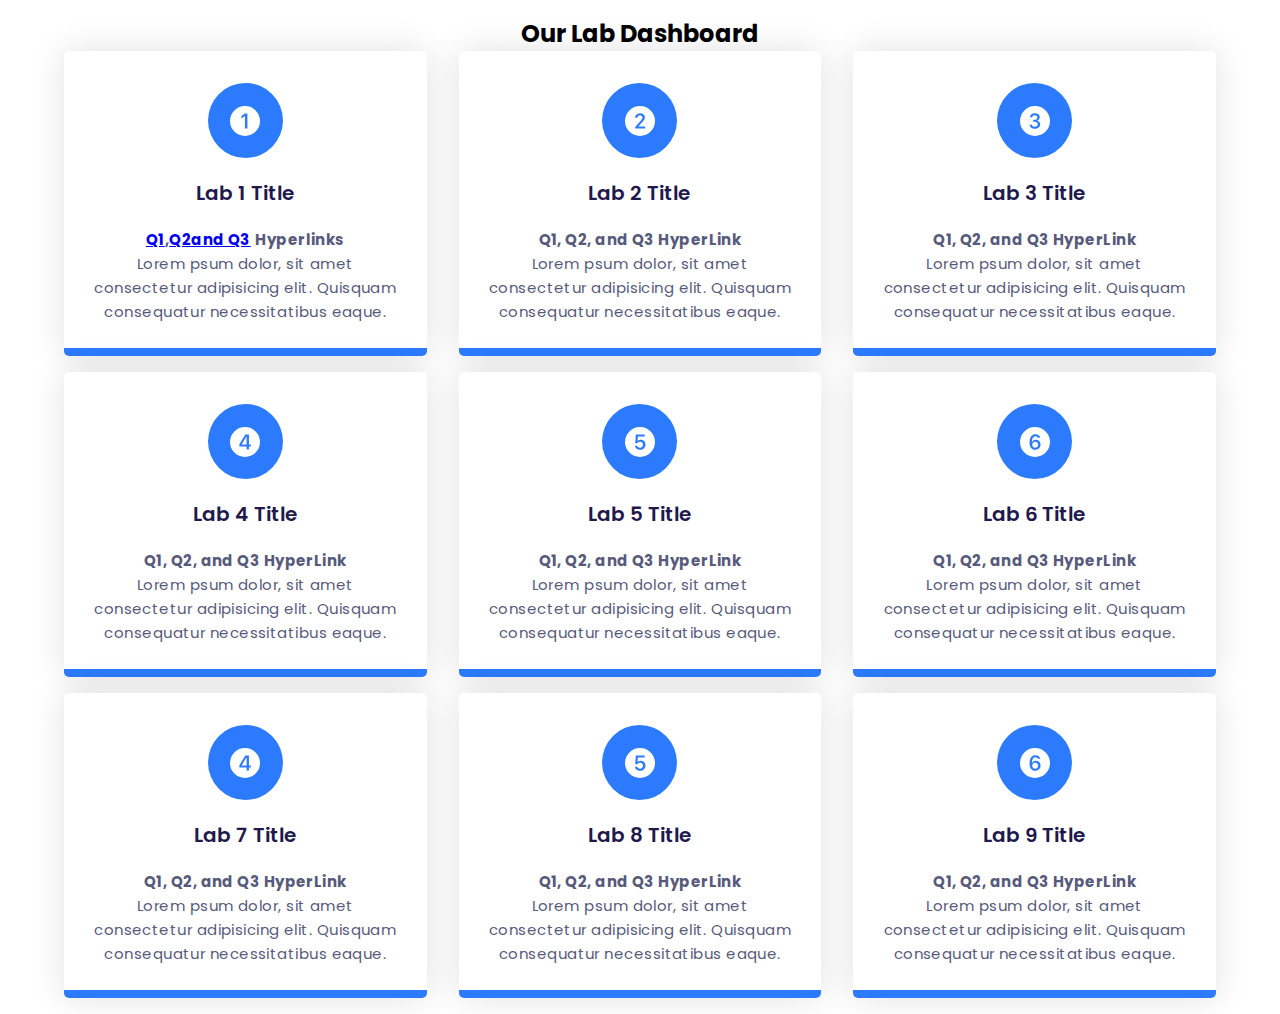
==== index.html @ 9ddbbe8a "changes to index.html" ====
<!DOCTYPE html>
<html lang="en">

<head>
  <meta name="viewport" content="width=device-width, initial-scale=1.0" />
  <title>Responsive Services Section</title>
  <!-- Font Awesome CDN-->
  <link rel="stylesheet" href="https://cdnjs.cloudflare.com/ajax/libs/font-awesome/6.0.0-beta3/css/all.min.css" />
  <!-- Google Font -->
  <link href="https://fonts.googleapis.com/css2?family=Poppins:wght@400;500;600&display=swap" rel="stylesheet" />
  <!-- Stylesheet -->
  <link rel="stylesheet" href="style.css" />
</head>

<body>
  <section>
    <div class="row">
      <h2 class="section-heading">Our Lab Dashboard</h2>
    </div>
    <div class="row">

      <!-- Lab 1 -->
      <div class="column">
        <div class="card">
          <div class="icon-wrapper">
            <svg xmlns="http://www.w3.org/2000/svg" width="30" height="30" fill="currentColor"
              class="bi bi-1-circle-fill" viewBox="0 0 16 16">
              <path
                d="M16 8A8 8 0 1 1 0 8a8 8 0 0 1 16 0M9.283 4.002H7.971L6.072 5.385v1.271l1.834-1.318h.065V12h1.312z" />
            </svg>
          </div>
          <h3>Lab 1 Title</h3>
          <p>
             <a href="Labs/Lab1Q1.html"><b>Q1</b></a><b>,</b><a href="Labs/Lab1Q2.html"><b>Q2</b></a><a href="Labs/Lab1Q3.html"><b>and Q3</b></a> <b>Hyperlinks</b><br>Lorem psum dolor, sit amet consectetur adipisicing elit. Quisquam
            consequatur necessitatibus eaque.
          </p>
        </div>
      </div>

      <!-- Lab 2 -->
      <div class="column">
        <div class="card">
          <div class="icon-wrapper">
            <svg xmlns="http://www.w3.org/2000/svg" width="30" height="30" fill="currentColor" class="bi bi-2-circle-fill" viewBox="0 0 16 16">
              <path d="M16 8A8 8 0 1 1 0 8a8 8 0 0 1 16 0M6.646 6.24c0-.691.493-1.306 1.336-1.306.756 0 1.313.492 1.313 1.236 0 .697-.469 1.23-.902 1.705l-2.971 3.293V12h5.344v-1.107H7.268v-.077l1.974-2.22.096-.107c.688-.763 1.287-1.428 1.287-2.43 0-1.266-1.031-2.215-2.613-2.215-1.758 0-2.637 1.19-2.637 2.402v.065h1.271v-.07Z"/>
            </svg>
          </div>
          <h3>Lab 2 Title</h3>
          <p>
             <b>Q1, Q2, and Q3 HyperLink</b><br>Lorem psum dolor, sit amet consectetur adipisicing elit. Quisquam
            consequatur necessitatibus eaque.
          </p>
        </div>
      </div>

      <!-- Lab 3 -->
      <div class="column">
        <div class="card">
          <div class="icon-wrapper">
            <svg xmlns="http://www.w3.org/2000/svg" width="30" height="30" fill="currentColor" class="bi bi-3-circle-fill" viewBox="0 0 16 16">
              <path d="M16 8A8 8 0 1 1 0 8a8 8 0 0 1 16 0m-8.082.414c.92 0 1.535.54 1.541 1.318.012.791-.615 1.36-1.588 1.354-.861-.006-1.482-.469-1.54-1.066H5.104c.047 1.177 1.05 2.144 2.754 2.144 1.653 0 2.954-.937 2.93-2.396-.023-1.278-1.031-1.846-1.734-1.916v-.07c.597-.1 1.505-.739 1.482-1.876-.03-1.177-1.043-2.074-2.637-2.062-1.675.006-2.59.984-2.625 2.12h1.248c.036-.556.557-1.054 1.348-1.054.785 0 1.348.486 1.348 1.195.006.715-.563 1.237-1.342 1.237h-.838v1.072h.879Z"/>
            </svg>
          </div>
          <h3>Lab 3 Title</h3>
          <p>
             <b>Q1, Q2, and Q3 HyperLink</b><br>Lorem psum dolor, sit amet consectetur adipisicing elit. Quisquam
            consequatur necessitatibus eaque.
          </p>
        </div>
      </div>

      <!-- Lab 4 -->
      <div class="column">
        <div class="card">
          <div class="icon-wrapper">
            <svg xmlns="http://www.w3.org/2000/svg" width="30" height="30" fill="currentColor" class="bi bi-4-circle-fill" viewBox="0 0 16 16">
              <path d="M16 8A8 8 0 1 1 0 8a8 8 0 0 1 16 0M7.519 5.057c-.886 1.418-1.772 2.838-2.542 4.265v1.12H8.85V12h1.26v-1.559h1.007V9.334H10.11V4.002H8.176zM6.225 9.281v.053H8.85V5.063h-.065c-.867 1.33-1.787 2.806-2.56 4.218"/>
            </svg>
          </div>
          <h3>Lab 4 Title</h3>
          <p>
             <b>Q1, Q2, and Q3 HyperLink</b><br>Lorem psum dolor, sit amet consectetur adipisicing elit. Quisquam
            consequatur necessitatibus eaque.
          </p>
        </div>
      </div>

      <!-- Lab 5 -->
      <div class="column">
        <div class="card">
          <div class="icon-wrapper">
            <svg xmlns="http://www.w3.org/2000/svg" width="30" height="30" fill="currentColor" class="bi bi-5-circle-fill" viewBox="0 0 16 16">
              <path d="M16 8A8 8 0 1 1 0 8a8 8 0 0 1 16 0m-8.006 4.158c1.74 0 2.924-1.119 2.924-2.806 0-1.641-1.178-2.584-2.56-2.584-.897 0-1.442.421-1.612.68h-.064l.193-2.344h3.621V4.002H5.791L5.445 8.63h1.149c.193-.358.668-.809 1.435-.809.85 0 1.582.604 1.582 1.57 0 1.085-.779 1.682-1.57 1.682-.697 0-1.389-.31-1.53-1.031H5.276c.065 1.213 1.149 2.115 2.72 2.115Z"/>
            </svg>
          </div>
          <h3>Lab 5 Title</h3>
          <p>
             <b>Q1, Q2, and Q3 HyperLink</b><br>Lorem psum dolor, sit amet consectetur adipisicing elit. Quisquam
            consequatur necessitatibus eaque.
          </p>
        </div>
      </div>

      <!-- Lab 6 -->
      <div class="column">
        <div class="card">
          <div class="icon-wrapper">
            <svg xmlns="http://www.w3.org/2000/svg" width="30" height="30" fill="currentColor" class="bi bi-6-circle-fill" viewBox="0 0 16 16">
              <path d="M16 8A8 8 0 1 1 0 8a8 8 0 0 1 16 0M8.21 3.855c-1.868 0-3.116 1.395-3.116 4.407 0 1.183.228 2.039.597 2.642.569.926 1.477 1.254 2.409 1.254 1.629 0 2.847-1.013 2.847-2.783 0-1.676-1.254-2.555-2.508-2.555-1.125 0-1.752.61-1.98 1.155h-.082c-.012-1.946.727-3.036 1.805-3.036.802 0 1.213.457 1.312.815h1.29c-.06-.908-.962-1.899-2.573-1.899Zm-.099 4.008c-.92 0-1.564.65-1.564 1.576 0 1.032.703 1.635 1.558 1.635.868 0 1.553-.533 1.553-1.629 0-1.06-.744-1.582-1.547-1.582"/>
            </svg>
          </div>
          <h3>Lab 6 Title</h3>
          <p>
             <b>Q1, Q2, and Q3 HyperLink</b><br>Lorem psum dolor, sit amet consectetur adipisicing elit. Quisquam
            consequatur necessitatibus eaque.
          </p>
        </div>
      </div>

      <!-- Lab 7 -->
      <div class="column">
        <div class="card">
          <div class="icon-wrapper">
            <svg xmlns="http://www.w3.org/2000/svg" width="30" height="30" fill="currentColor" class="bi bi-4-circle-fill" viewBox="0 0 16 16">
              <path d="M16 8A8 8 0 1 1 0 8a8 8 0 0 1 16 0M7.519 5.057c-.886 1.418-1.772 2.838-2.542 4.265v1.12H8.85V12h1.26v-1.559h1.007V9.334H10.11V4.002H8.176zM6.225 9.281v.053H8.85V5.063h-.065c-.867 1.33-1.787 2.806-2.56 4.218"/>
            </svg>
          </div>
          <h3>Lab 7 Title</h3>
          <p>
             <b>Q1, Q2, and Q3 HyperLink</b><br>Lorem psum dolor, sit amet consectetur adipisicing elit. Quisquam
            consequatur necessitatibus eaque.
          </p>
        </div>
      </div>

      <!-- Lab 8 -->
      <div class="column">
        <div class="card">
          <div class="icon-wrapper">
            <svg xmlns="http://www.w3.org/2000/svg" width="30" height="30" fill="currentColor" class="bi bi-5-circle-fill" viewBox="0 0 16 16">
              <path d="M16 8A8 8 0 1 1 0 8a8 8 0 0 1 16 0m-8.006 4.158c1.74 0 2.924-1.119 2.924-2.806 0-1.641-1.178-2.584-2.56-2.584-.897 0-1.442.421-1.612.68h-.064l.193-2.344h3.621V4.002H5.791L5.445 8.63h1.149c.193-.358.668-.809 1.435-.809.85 0 1.582.604 1.582 1.57 0 1.085-.779 1.682-1.57 1.682-.697 0-1.389-.31-1.53-1.031H5.276c.065 1.213 1.149 2.115 2.72 2.115Z"/>
            </svg>
          </div>
          <h3>Lab 8 Title</h3>
          <p>
             <b>Q1, Q2, and Q3 HyperLink</b><br>Lorem psum dolor, sit amet consectetur adipisicing elit. Quisquam
            consequatur necessitatibus eaque.
          </p>
        </div>
      </div>

      <!-- Lab 9 -->
      <div class="column">
        <div class="card">
          <div class="icon-wrapper">
            <svg xmlns="http://www.w3.org/2000/svg" width="30" height="30" fill="currentColor" class="bi bi-6-circle-fill" viewBox="0 0 16 16">
              <path d="M16 8A8 8 0 1 1 0 8a8 8 0 0 1 16 0M8.21 3.855c-1.868 0-3.116 1.395-3.116 4.407 0 1.183.228 2.039.597 2.642.569.926 1.477 1.254 2.409 1.254 1.629 0 2.847-1.013 2.847-2.783 0-1.676-1.254-2.555-2.508-2.555-1.125 0-1.752.61-1.98 1.155h-.082c-.012-1.946.727-3.036 1.805-3.036.802 0 1.213.457 1.312.815h1.29c-.06-.908-.962-1.899-2.573-1.899Zm-.099 4.008c-.92 0-1.564.65-1.564 1.576 0 1.032.703 1.635 1.558 1.635.868 0 1.553-.533 1.553-1.629 0-1.06-.744-1.582-1.547-1.582"/>
            </svg>
          </div>
          <h3>Lab 9 Title</h3>
          <p>
             <b>Q1, Q2, and Q3 HyperLink</b><br>Lorem psum dolor, sit amet consectetur adipisicing elit. Quisquam
            consequatur necessitatibus eaque.
          </p>
        </div>
      </div>
      

      
    </div>
  </section>
</body>

</html>
---- style.css ----
* {
  padding: 0;
  margin: 0;
  box-sizing: border-box;
  font-family: "Poppins", sans-serif;
}
section {
  height: 100vh;
  width: 100%;
  display: grid;
  place-items: center;
}
.row {
  display: flex;
  flex-wrap: wrap;
}
.column {
  width: 100%;
  padding: 0 1em 1em 1em;
  text-align: center;
}
.card {
  width: 100%;
  height: 100%;
  padding: 2em 1.5em;
  background: linear-gradient(#ffffff 50%, #2c7bfe 50%);
  background-size: 100% 200%;
  background-position: 0 2.5%;
  border-radius: 5px;
  box-shadow: 0 0 35px rgba(0, 0, 0, 0.12);
  cursor: pointer;
  transition: 0.5s;
}
h3 {
  font-size: 20px;
  font-weight: 600;
  color: #1f194c;
  margin: 1em 0;
}
p {
  color: #575a7b;
  font-size: 15px;
  line-height: 1.6;
  letter-spacing: 0.03em;
}
.icon-wrapper {
  background-color: #2c7bfe;
  position: relative;
  margin: auto;
  font-size: 30px;
  height: 2.5em;
  width: 2.5em;
  color: #ffffff;
  border-radius: 50%;
  display: grid;
  place-items: center;
  transition: 0.5s;
}
.card:hover {
  background-position: 0 100%;
}
.card:hover .icon-wrapper {
  background-color: #ffffff;
  color: #2c7bfe;
}
.card:hover h3 {
  color: #ffffff;
}
.card:hover p {
  color: #f0f0f0;
}
@media screen and (min-width: 768px) {
  section {
    padding: 0 2em;
  }
  .column {
    flex: 0 50%;
    max-width: 50%;
  }
}
@media screen and (min-width: 992px) {
  section {
    padding: 1em 3em;
  }
  .column {
    flex: 0 0 33.33%;
    max-width: 33.33%;
  }
}
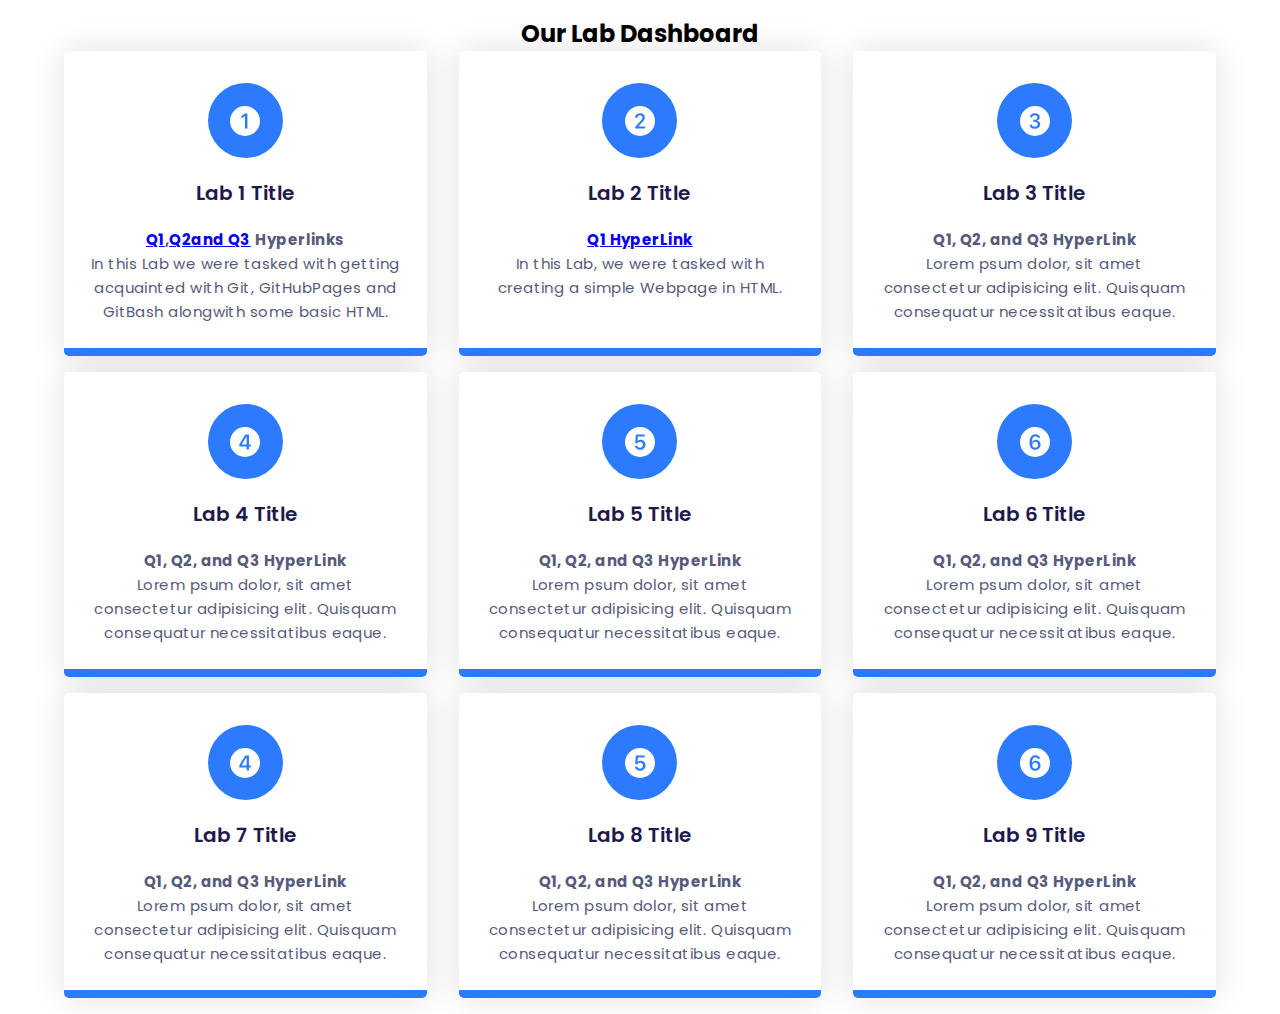
==== commit de42d4e0: "Added files for Lab2 where I created a simple HTML Webpage and linked them to Index page in Dashboar" ====
--- a/index.html
+++ b/index.html
@@ -31,8 +31,7 @@
           </div>
           <h3>Lab 1 Title</h3>
           <p>
-             <a href="Labs/Lab1Q1.html"><b>Q1</b></a><b>,</b><a href="Labs/Lab1Q2.html"><b>Q2</b></a><a href="Labs/Lab1Q3.html"><b>and Q3</b></a> <b>Hyperlinks</b><br>Lorem psum dolor, sit amet consectetur adipisicing elit. Quisquam
-            consequatur necessitatibus eaque.
+             <a href="Labs/Lab1Q1.html"><b>Q1</b></a><b>,</b><a href="Labs/Lab1Q2.html"><b>Q2</b></a><a href="Labs/Lab1Q3.html"><b>and Q3</b></a> <b>Hyperlinks</b><br>In this Lab we were tasked with getting acquainted with Git, GitHubPages and GitBash alongwith some basic HTML.
           </p>
         </div>
       </div>
@@ -47,8 +46,7 @@
           </div>
           <h3>Lab 2 Title</h3>
           <p>
-             <b>Q1, Q2, and Q3 HyperLink</b><br>Lorem psum dolor, sit amet consectetur adipisicing elit. Quisquam
-            consequatur necessitatibus eaque.
+             <a href="Labs/Osama.html"><b>Q1 HyperLink</b></a><br>In this Lab, we were tasked with creating a simple Webpage in HTML.
           </p>
         </div>
       </div>
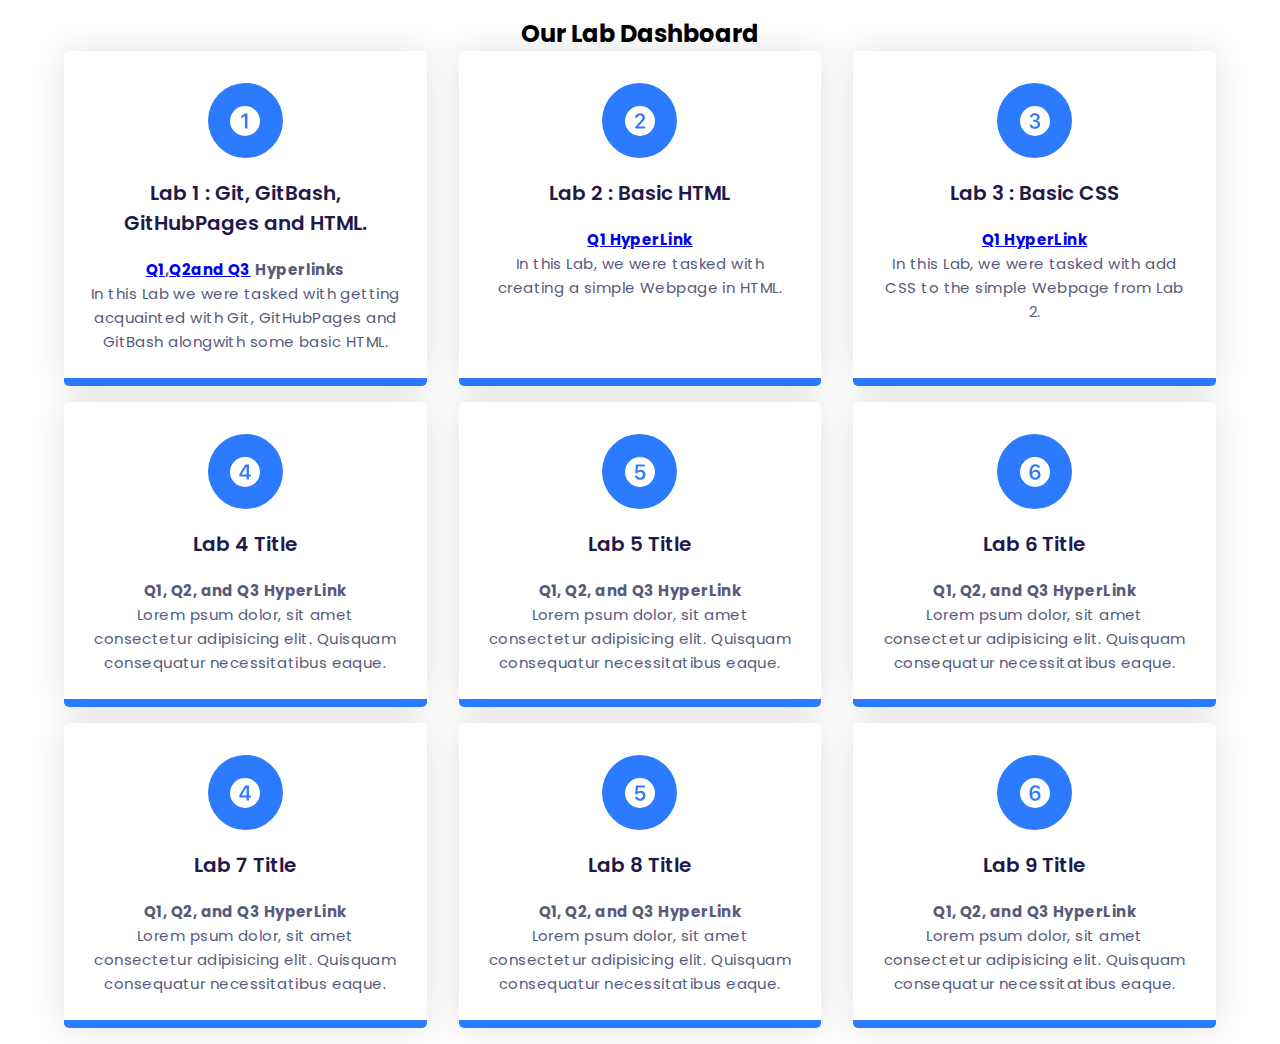
==== commit b97a14f8: "changes to the index.html" ====
--- a/index.html
+++ b/index.html
@@ -29,7 +29,7 @@
                 d="M16 8A8 8 0 1 1 0 8a8 8 0 0 1 16 0M9.283 4.002H7.971L6.072 5.385v1.271l1.834-1.318h.065V12h1.312z" />
             </svg>
           </div>
-          <h3>Lab 1 Title</h3>
+          <h3>Lab 1 : Git, GitBash, GitHubPages and HTML.</h3>
           <p>
              <a href="Labs/Lab1Q1.html"><b>Q1</b></a><b>,</b><a href="Labs/Lab1Q2.html"><b>Q2</b></a><a href="Labs/Lab1Q3.html"><b>and Q3</b></a> <b>Hyperlinks</b><br>In this Lab we were tasked with getting acquainted with Git, GitHubPages and GitBash alongwith some basic HTML.
           </p>
@@ -44,7 +44,7 @@
               <path d="M16 8A8 8 0 1 1 0 8a8 8 0 0 1 16 0M6.646 6.24c0-.691.493-1.306 1.336-1.306.756 0 1.313.492 1.313 1.236 0 .697-.469 1.23-.902 1.705l-2.971 3.293V12h5.344v-1.107H7.268v-.077l1.974-2.22.096-.107c.688-.763 1.287-1.428 1.287-2.43 0-1.266-1.031-2.215-2.613-2.215-1.758 0-2.637 1.19-2.637 2.402v.065h1.271v-.07Z"/>
             </svg>
           </div>
-          <h3>Lab 2 Title</h3>
+          <h3>Lab 2 : Basic HTML</h3>
           <p>
              <a href="Labs/Osama.html"><b>Q1 HyperLink</b></a><br>In this Lab, we were tasked with creating a simple Webpage in HTML.
           </p>
@@ -59,10 +59,9 @@
               <path d="M16 8A8 8 0 1 1 0 8a8 8 0 0 1 16 0m-8.082.414c.92 0 1.535.54 1.541 1.318.012.791-.615 1.36-1.588 1.354-.861-.006-1.482-.469-1.54-1.066H5.104c.047 1.177 1.05 2.144 2.754 2.144 1.653 0 2.954-.937 2.93-2.396-.023-1.278-1.031-1.846-1.734-1.916v-.07c.597-.1 1.505-.739 1.482-1.876-.03-1.177-1.043-2.074-2.637-2.062-1.675.006-2.59.984-2.625 2.12h1.248c.036-.556.557-1.054 1.348-1.054.785 0 1.348.486 1.348 1.195.006.715-.563 1.237-1.342 1.237h-.838v1.072h.879Z"/>
             </svg>
           </div>
-          <h3>Lab 3 Title</h3>
+          <h3>Lab 3 : Basic CSS </h3>
           <p>
-             <b>Q1, Q2, and Q3 HyperLink</b><br>Lorem psum dolor, sit amet consectetur adipisicing elit. Quisquam
-            consequatur necessitatibus eaque.
+            <a href="Labs/Lab3.html"><b>Q1 HyperLink</b></a><br>In this Lab, we were tasked with add CSS to the simple Webpage from Lab 2.
           </p>
         </div>
       </div>
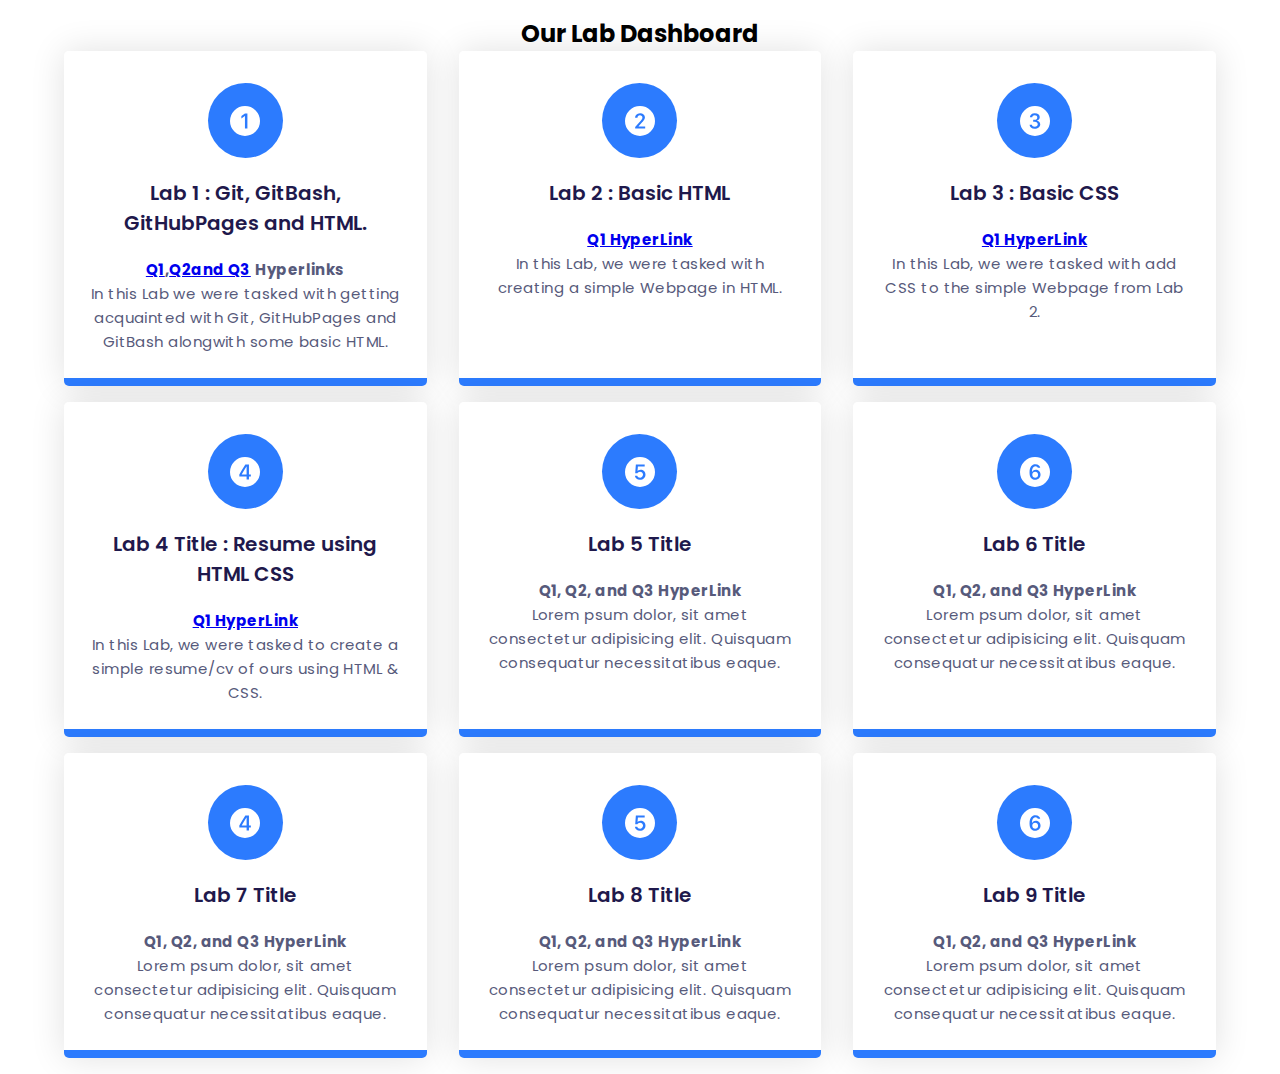
==== commit 56c3a361: "Added Lab4 and its relevant files" ====
--- a/index.html
+++ b/index.html
@@ -74,10 +74,9 @@
               <path d="M16 8A8 8 0 1 1 0 8a8 8 0 0 1 16 0M7.519 5.057c-.886 1.418-1.772 2.838-2.542 4.265v1.12H8.85V12h1.26v-1.559h1.007V9.334H10.11V4.002H8.176zM6.225 9.281v.053H8.85V5.063h-.065c-.867 1.33-1.787 2.806-2.56 4.218"/>
             </svg>
           </div>
-          <h3>Lab 4 Title</h3>
+          <h3>Lab 4 Title : Resume using HTML CSS</h3>
           <p>
-             <b>Q1, Q2, and Q3 HyperLink</b><br>Lorem psum dolor, sit amet consectetur adipisicing elit. Quisquam
-            consequatur necessitatibus eaque.
+            <a href="Labs/Lab4.html"><b>Q1 HyperLink</b></a><br>In this Lab, we were tasked to create a simple resume/cv of ours using HTML & CSS.
           </p>
         </div>
       </div>
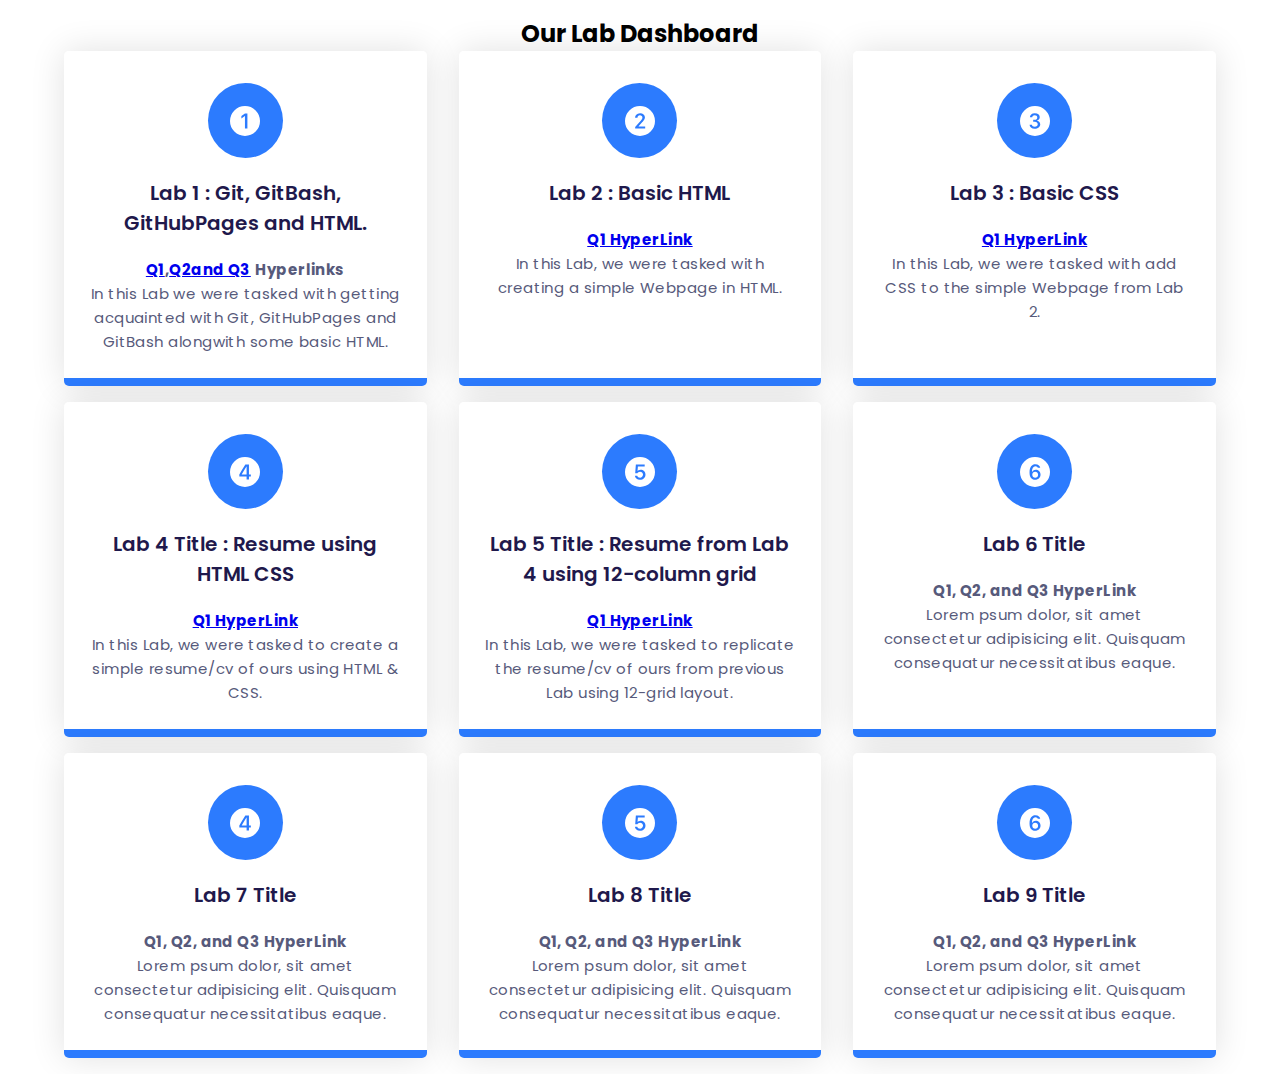
==== commit 84dc5250: "Added files for Lab 5 and updated index.html" ====
--- a/index.html
+++ b/index.html
@@ -89,10 +89,9 @@
               <path d="M16 8A8 8 0 1 1 0 8a8 8 0 0 1 16 0m-8.006 4.158c1.74 0 2.924-1.119 2.924-2.806 0-1.641-1.178-2.584-2.56-2.584-.897 0-1.442.421-1.612.68h-.064l.193-2.344h3.621V4.002H5.791L5.445 8.63h1.149c.193-.358.668-.809 1.435-.809.85 0 1.582.604 1.582 1.57 0 1.085-.779 1.682-1.57 1.682-.697 0-1.389-.31-1.53-1.031H5.276c.065 1.213 1.149 2.115 2.72 2.115Z"/>
             </svg>
           </div>
-          <h3>Lab 5 Title</h3>
+          <h3>Lab 5 Title : Resume from Lab 4 using 12-column grid</h3>
           <p>
-             <b>Q1, Q2, and Q3 HyperLink</b><br>Lorem psum dolor, sit amet consectetur adipisicing elit. Quisquam
-            consequatur necessitatibus eaque.
+            <a href="Labs/Lab5.html"><b>Q1 HyperLink</b></a><br>In this Lab, we were tasked to replicate the resume/cv of ours from previous Lab using 12-grid layout.
           </p>
         </div>
       </div>
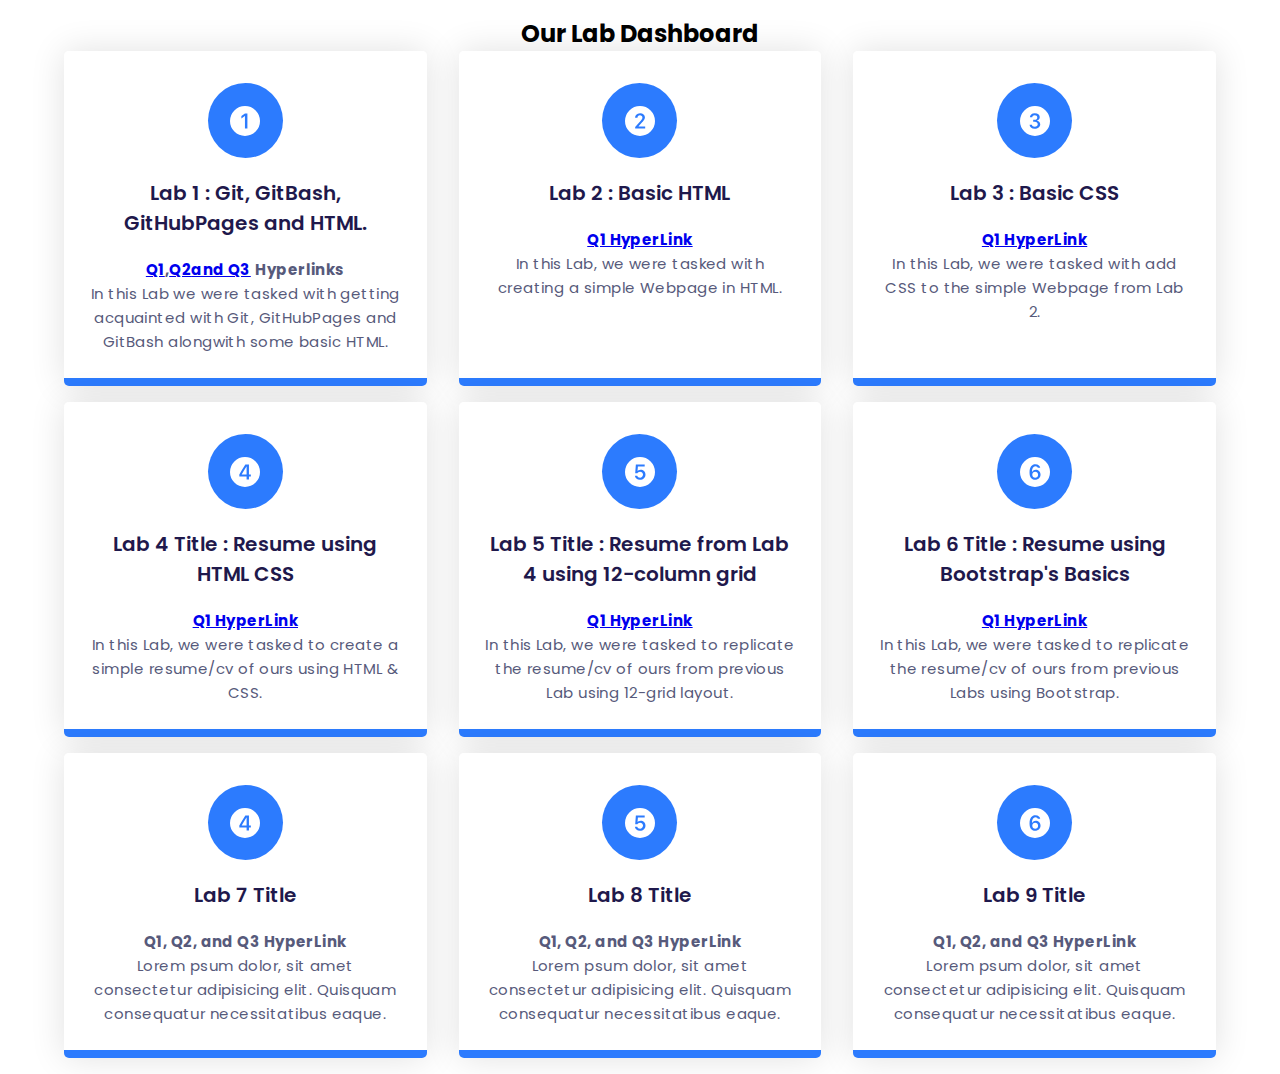
==== commit 07d8432f: "Material for Lab 6" ====
--- a/index.html
+++ b/index.html
@@ -104,10 +104,10 @@
               <path d="M16 8A8 8 0 1 1 0 8a8 8 0 0 1 16 0M8.21 3.855c-1.868 0-3.116 1.395-3.116 4.407 0 1.183.228 2.039.597 2.642.569.926 1.477 1.254 2.409 1.254 1.629 0 2.847-1.013 2.847-2.783 0-1.676-1.254-2.555-2.508-2.555-1.125 0-1.752.61-1.98 1.155h-.082c-.012-1.946.727-3.036 1.805-3.036.802 0 1.213.457 1.312.815h1.29c-.06-.908-.962-1.899-2.573-1.899Zm-.099 4.008c-.92 0-1.564.65-1.564 1.576 0 1.032.703 1.635 1.558 1.635.868 0 1.553-.533 1.553-1.629 0-1.06-.744-1.582-1.547-1.582"/>
             </svg>
           </div>
-          <h3>Lab 6 Title</h3>
+          <h3>Lab 6 Title : Resume using Bootstrap's Basics</h3>
           <p>
-             <b>Q1, Q2, and Q3 HyperLink</b><br>Lorem psum dolor, sit amet consectetur adipisicing elit. Quisquam
-            consequatur necessitatibus eaque.
+            <a href="Labs/Lab6.html"><b>Q1 HyperLink</b></a><br>In this Lab, we were tasked to replicate the resume/cv of ours from previous Labs using Bootstrap.
+
           </p>
         </div>
       </div>
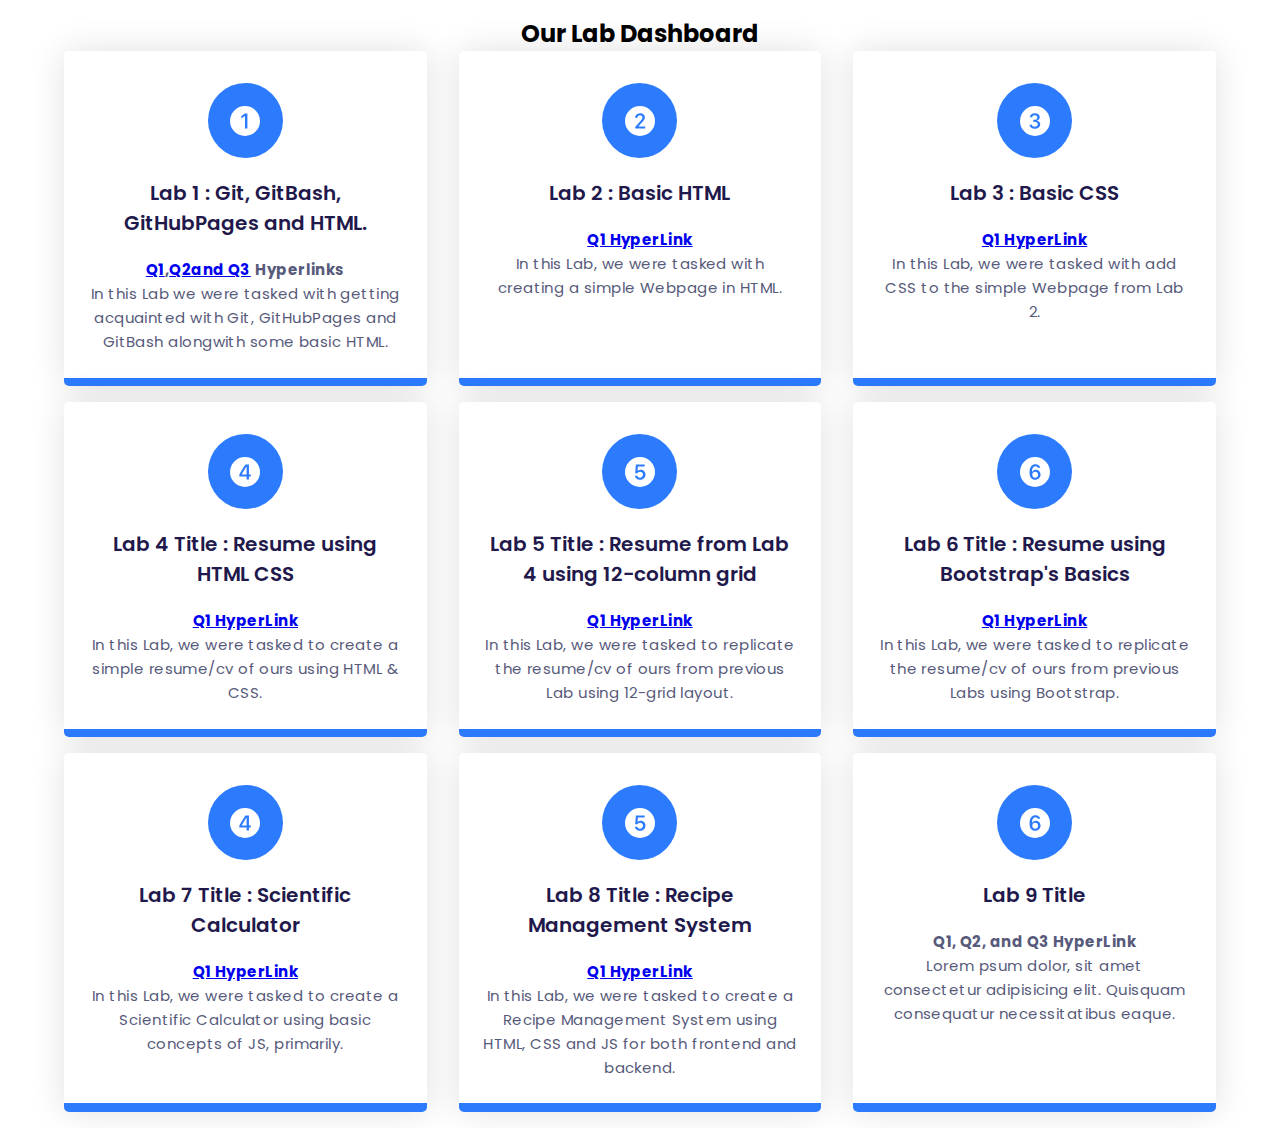
==== commit 4be3770f: "Updated the files for index.html, updated for lab 7 as well since I forgot committing index.html bef" ====
--- a/index.html
+++ b/index.html
@@ -120,10 +120,10 @@
               <path d="M16 8A8 8 0 1 1 0 8a8 8 0 0 1 16 0M7.519 5.057c-.886 1.418-1.772 2.838-2.542 4.265v1.12H8.85V12h1.26v-1.559h1.007V9.334H10.11V4.002H8.176zM6.225 9.281v.053H8.85V5.063h-.065c-.867 1.33-1.787 2.806-2.56 4.218"/>
             </svg>
           </div>
-          <h3>Lab 7 Title</h3>
+          <h3>Lab 7 Title : Scientific Calculator</h3>
           <p>
-             <b>Q1, Q2, and Q3 HyperLink</b><br>Lorem psum dolor, sit amet consectetur adipisicing elit. Quisquam
-            consequatur necessitatibus eaque.
+            <a href="Labs/lab7.html"><b>Q1 HyperLink</b></a><br>In this Lab, we were tasked to create a Scientific Calculator using basic concepts of JS, primarily.
+
           </p>
         </div>
       </div>
@@ -136,10 +136,10 @@
               <path d="M16 8A8 8 0 1 1 0 8a8 8 0 0 1 16 0m-8.006 4.158c1.74 0 2.924-1.119 2.924-2.806 0-1.641-1.178-2.584-2.56-2.584-.897 0-1.442.421-1.612.68h-.064l.193-2.344h3.621V4.002H5.791L5.445 8.63h1.149c.193-.358.668-.809 1.435-.809.85 0 1.582.604 1.582 1.57 0 1.085-.779 1.682-1.57 1.682-.697 0-1.389-.31-1.53-1.031H5.276c.065 1.213 1.149 2.115 2.72 2.115Z"/>
             </svg>
           </div>
-          <h3>Lab 8 Title</h3>
+          <h3>Lab 8 Title : Recipe Management System</h3>
           <p>
-             <b>Q1, Q2, and Q3 HyperLink</b><br>Lorem psum dolor, sit amet consectetur adipisicing elit. Quisquam
-            consequatur necessitatibus eaque.
+            <a href="Labs/Lab8.html"><b>Q1 HyperLink</b></a><br>In this Lab, we were tasked to create a Recipe Management System using HTML, CSS and JS for both frontend and backend.
+
           </p>
         </div>
       </div>
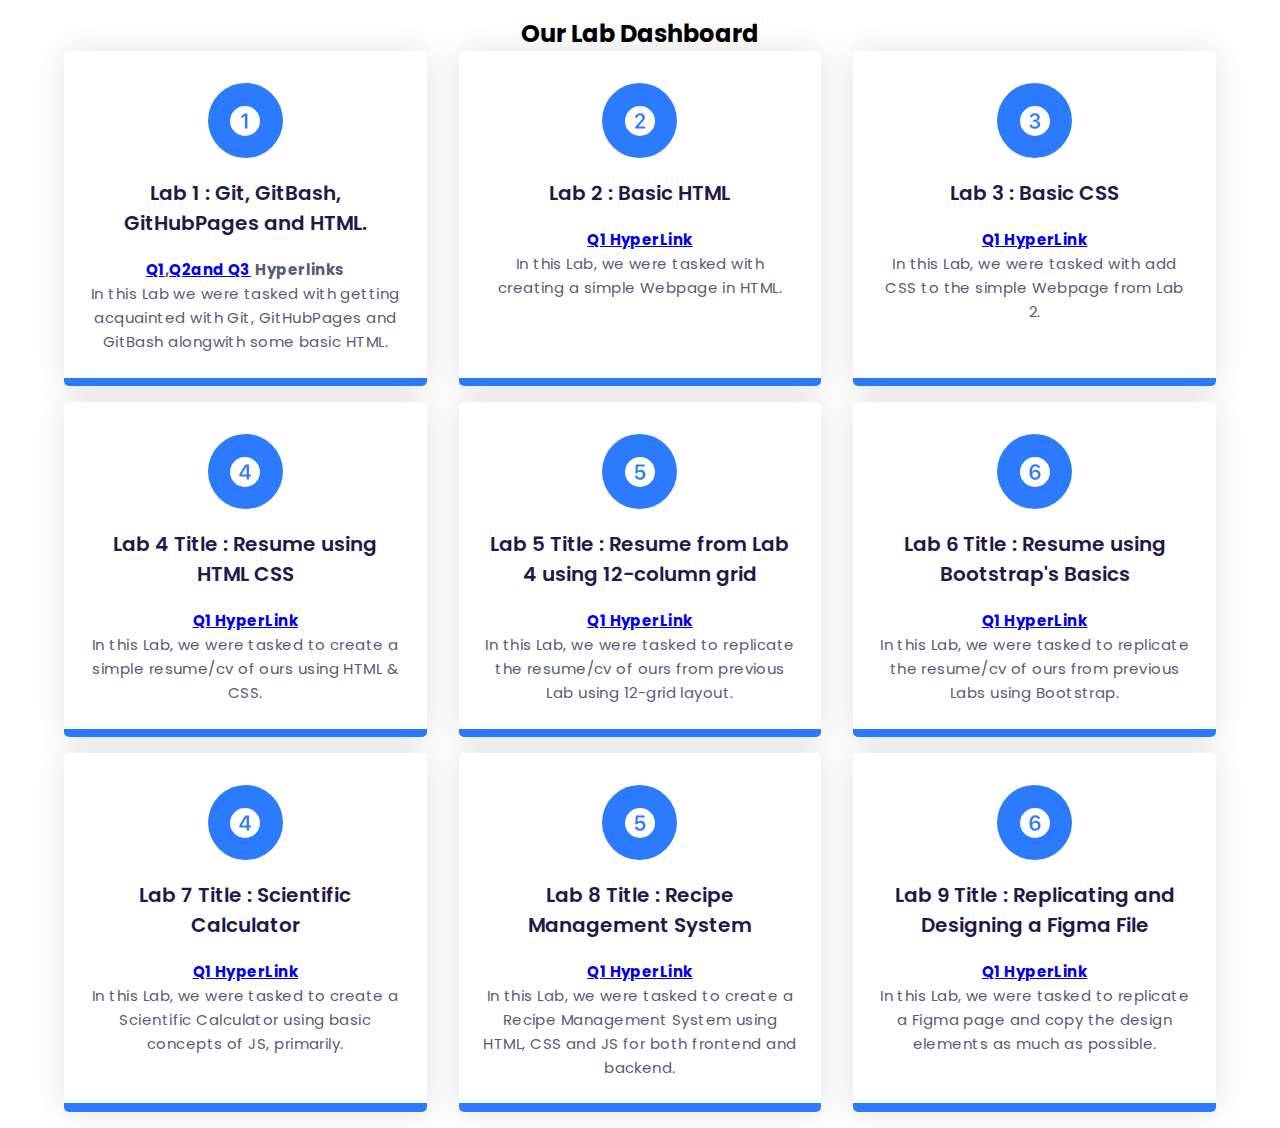
==== commit a1c87d06: "Replicating and designing a Figma page" ====
--- a/index.html
+++ b/index.html
@@ -152,10 +152,10 @@
               <path d="M16 8A8 8 0 1 1 0 8a8 8 0 0 1 16 0M8.21 3.855c-1.868 0-3.116 1.395-3.116 4.407 0 1.183.228 2.039.597 2.642.569.926 1.477 1.254 2.409 1.254 1.629 0 2.847-1.013 2.847-2.783 0-1.676-1.254-2.555-2.508-2.555-1.125 0-1.752.61-1.98 1.155h-.082c-.012-1.946.727-3.036 1.805-3.036.802 0 1.213.457 1.312.815h1.29c-.06-.908-.962-1.899-2.573-1.899Zm-.099 4.008c-.92 0-1.564.65-1.564 1.576 0 1.032.703 1.635 1.558 1.635.868 0 1.553-.533 1.553-1.629 0-1.06-.744-1.582-1.547-1.582"/>
             </svg>
           </div>
-          <h3>Lab 9 Title</h3>
+          <h3>Lab 9 Title : Replicating and Designing a Figma File </h3>
           <p>
-             <b>Q1, Q2, and Q3 HyperLink</b><br>Lorem psum dolor, sit amet consectetur adipisicing elit. Quisquam
-            consequatur necessitatibus eaque.
+            <a href="Labs/quizlab.html"><b>Q1 HyperLink</b></a><br>In this Lab, we were tasked to replicate a Figma page and copy the design elements as much as possible.
+
           </p>
         </div>
       </div>
